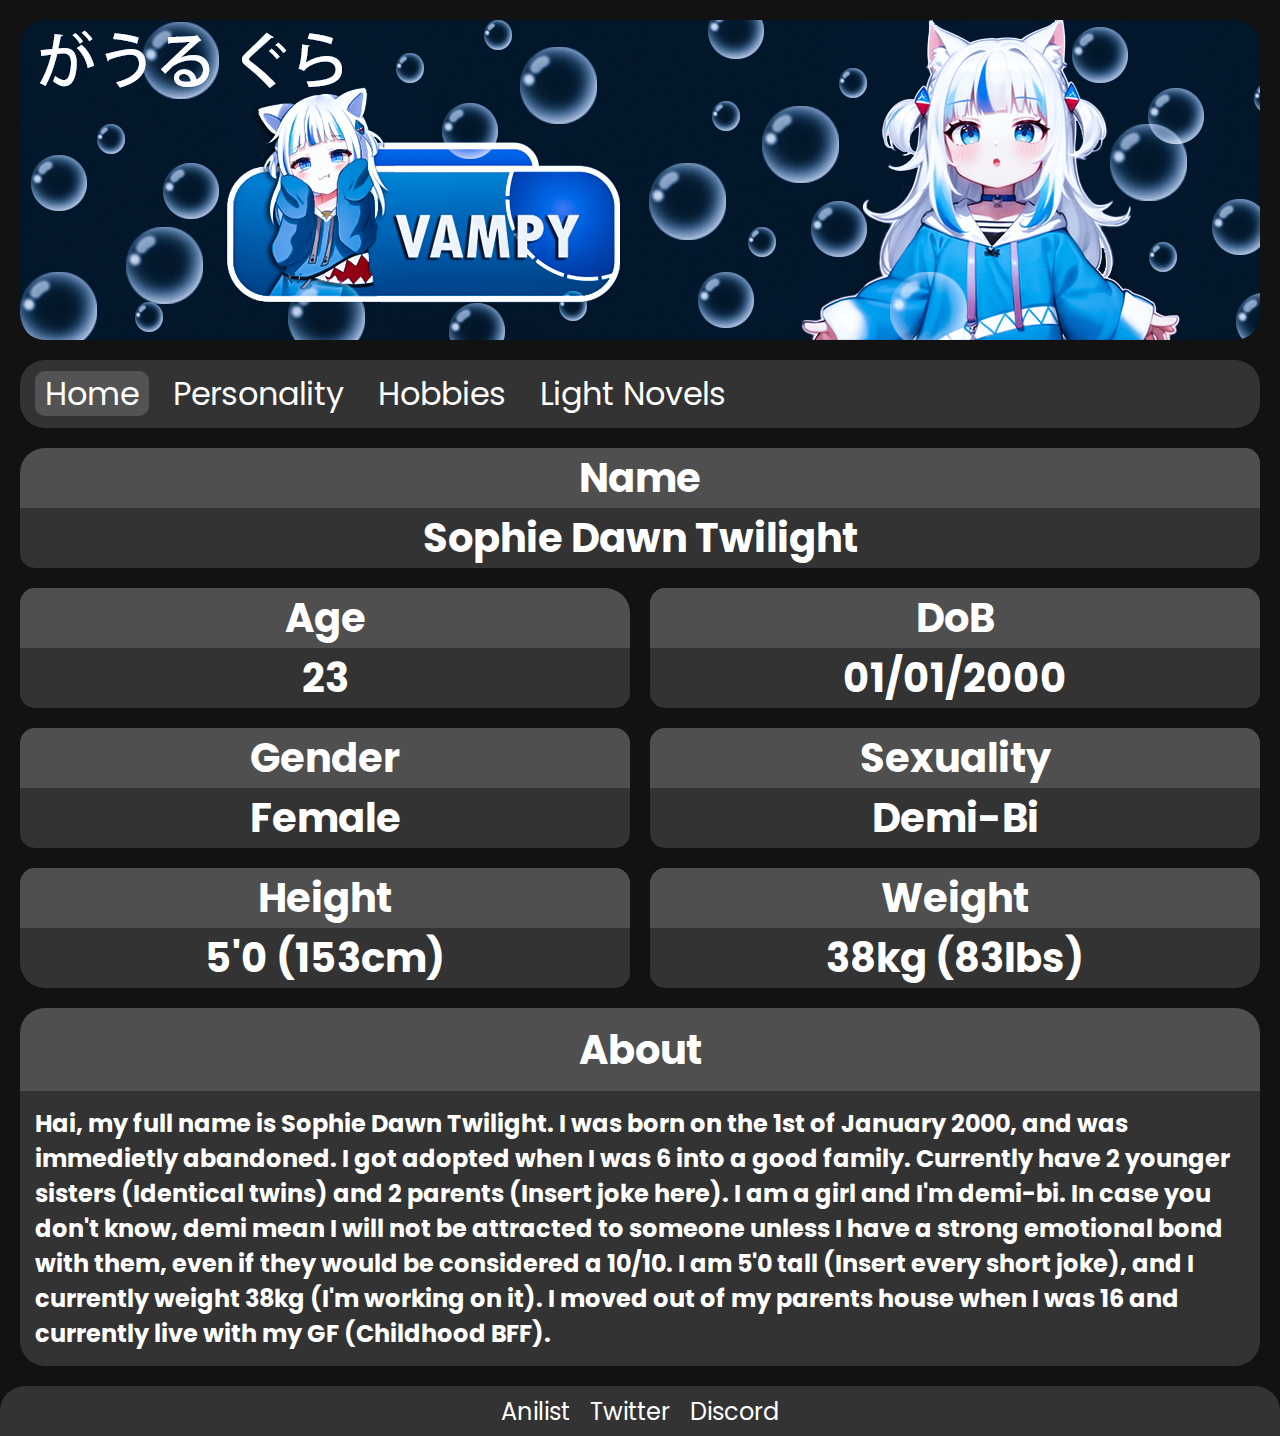
==== index.html @ bec00d23 "Initial Commit" ====
<!DOCTYPE html>
<html lang="en">

<head>
    <meta charset="UTF-8">
    <meta name="viewport" content="width=device-width, initial-scale=1, maximum-scale=1">
    <title>Home</title>
    <link rel="stylesheet" href="Assets/CSS/home.css">
    <link rel="preconnect" href="https://fonts.googleapis.com">
    <link rel="preconnect" href="https://fonts.gstatic.com" crossorigin>
    <link
        href="https://fonts.googleapis.com/css2?family=Poppins:ital,wght@0,100;0,200;0,300;0,400;0,500;0,600;0,700;0,800;0,900;1,100;1,200;1,300;1,400;1,500;1,600;1,700;1,800;1,900&display=swap"
        rel="stylesheet">
    <link rel="apple-touch-icon" sizes="180x180" href="Assets/Images/apple-touch-icon.png">
    <link rel="icon" type="image/png" sizes="32x32" href="Assets/Images/favicon-32x32.png">
    <link rel="icon" type="image/png" sizes="16x16" href="Assets/Images/favicon-16x16.png">
    <link rel="manifest" href="Assets/Images/site.webmanifest">
</head>

<body>
    <header>
        <div class="banner"></div>
        <nav>
            <a class="active">Home</a>
            <a href="./personality.html">Personality</a>
            <a href="./hobbies.html">Hobbies</a>
            <a href="./lightnovels.html">Light Novels</a>
        </nav>
    </header>
    <main id="home">
        <section class="stats">
            <div class="stat">
                <div class="name">
                    <h2>Name</h2>
                </div>
                <div class="value">
                    <h2>Sophie Dawn Twilight</h2>
                </div>
            </div>
            <div class="stat">
                <div class="name">
                    <h2>Age</h2>
                </div>
                <div class="value">
                    <h2>23</h2>
                </div>
            </div>
            <div class="stat">
                <div class="name">
                    <h2>DoB</h2>
                </div>
                <div class="value">
                    <h2>01/01/2000</h2>
                </div>
            </div>
            <div class="stat">
                <div class="name">
                    <h2>Gender</h2>
                </div>
                <div class="value">
                    <h2>Female</h2>
                </div>
            </div>
            <div class="stat">
                <div class="name">
                    <h2>Sexuality</h2>
                </div>
                <div class="value">
                    <h2>Demi-Bi</h2>
                </div>
            </div>
            <div class="stat">
                <div class="name">
                    <h2>Height</h2>
                </div>
                <div class="value">
                    <h2>5'0 (153cm)</h2>
                </div>
            </div>
            <div class="stat">
                <div class="name">
                    <h2>Weight</h2>
                </div>
                <div class="value">
                    <h2>38kg (83lbs)</h2>
                </div>
            </div>
        </section>
        <section class="about">
            <div class="name">
                <h2>About</h2>
            </div>
            <div class="value">
                <p>Hai, my full name is Sophie Dawn Twilight. I was born on the 1st of January 2000, and was immedietly
                    abandoned. I got adopted when I was 6 into a good family. Currently have 2 younger sisters
                    (Identical twins) and 2 parents (Insert joke here). I am a girl and I'm demi-bi. In case you don't
                    know, demi mean I will not be attracted to someone unless I have a strong emotional
                    bond with them, even if they would be considered a 10/10. I am 5'0 tall (Insert every short joke),
                    and I currently weight 38kg (I'm working on it). I moved out of my parents house when I was 16 and
                    currently live with my GF (Childhood BFF).</p>
            </div>
        </section>
    </main>
    <footer>
        <div class="contacts">
            <a class="contact" href="https://anilist.co/user/KawaiiVampy/" target="_blank">Anilist</a>
            <a class="contact" href="https://twitter.com/VampyDawn" target="_blank">Twitter</a>
            <a class="contact" href="https://discordapp.com/users/591105550440464404" target="_blank">Discord</a>
        </div>
    </footer>
    <script src="https://cdnjs.cloudflare.com/ajax/libs/jquery/3.6.1/jquery.min.js"
        integrity="sha512-aVKKRRi/Q/YV+4mjoKBsE4x3H+BkegoM/em46NNlCqNTmUYADjBbeNefNxYV7giUp0VxICtqdrbqU7iVaeZNXA=="
        crossorigin="anonymous" referrerpolicy="no-referrer"></script>
    <script src="Assets/JS/main.js"></script>
</body>

</html>
---- Assets/CSS/home.css ----
html {
  margin: 0;
}

body {
  margin: 0;
  background: #121212;
  min-height: 100vh;
  display: flex;
  flex-flow: column;
  align-items: center;
  font-family: "Poppins", sans-serif;
  overflow-x: hidden;
}

main {
  margin: 0;
  padding: 0;
}

div {
  margin: 0;
  padding: 0;
}

.container {
  margin-left: auto;
  margin-right: auto;
  padding-left: 15px;
  padding-right: 15px;
}

a {
  text-decoration: none;
  color: #ffffff;
}

h1,
h2,
h3,
h4,
h5,
h6,
p {
  margin: 0;
  padding: 0;
  text-decoration: none;
  color: #ffffff;
}

ul {
  list-style: none;
  padding: 0;
  margin: 0;
}

header {
  max-width: 1400px;
  margin-top: 30px;
  flex: 0 1 auto;
}
header .banner {
  background: url("../../Assets/Images/Gura Banner.png");
  background-repeat: no-repeat;
  background-size: cover;
  overflow: hidden;
  display: flex;
  justify-content: center;
  border-radius: 25px;
  min-width: 100%;
  height: 320px;
}
header nav {
  background: rgba(255, 255, 255, 0.1411764706);
  margin-top: 20px;
  padding: 10px;
  border-radius: 25px;
}
header nav a {
  font-size: 2rem;
  padding: 0px 10px;
  border-radius: 10px;
  margin: 0px 5px;
}
header nav a.active {
  background: rgba(255, 255, 255, 0.1607843137);
  cursor: default;
}

main {
  flex: 1 1 auto;
  margin: 20px 0px;
}

#under-development {
  display: flex;
  justify-content: center;
  align-items: center;
}
#under-development h1 {
  font-size: 3rem;
  text-align: center;
}

body #home {
  display: grid;
  grid-template-columns: 1fr;
  gap: 20px;
  max-width: 1400px;
  width: 100%;
  height: 100%;
}
body #home section {
  height: 100%;
  border-radius: 25px;
}
body #home section.stats {
  display: grid;
  grid-template-columns: 1fr 1fr;
  gap: 20px;
}
body #home section.stats .stat {
  background: rgba(255, 255, 255, 0.1411764706);
  border-radius: 15px;
  display: flex;
  flex-direction: column;
  overflow: hidden;
}
body #home section.stats .stat:nth-child(1) {
  border-radius: 25px 15px 15px 15px;
  grid-column: 1/3;
}
body #home section.stats .stat:nth-child(2) {
  border-radius: 15px 25px 15px 15px;
}
body #home section.stats .stat:nth-last-child(1) {
  border-radius: 15px 15px 25px 15px;
}
body #home section.stats .stat:nth-last-child(2) {
  border-radius: 15px 15px 15px 25px;
}
body #home section.stats .stat .name {
  display: flex;
  justify-content: center;
  align-items: center;
  background: rgba(255, 255, 255, 0.1411764706);
  max-height: 50%;
}
body #home section.stats .stat .name h2 {
  font-size: 2.5rem;
}
body #home section.stats .stat .value {
  width: 100%;
  height: auto;
  min-height: 50%;
  display: flex;
  flex: 1 1 auto;
  justify-content: center;
  align-items: center;
}
body #home section.stats .stat .value h2 {
  font-size: 2.5rem;
  text-align: center;
}
body #home section.about {
  background: rgba(255, 255, 255, 0.1411764706);
  overflow: hidden;
}
body #home section.about .name {
  background: rgba(255, 255, 255, 0.1411764706);
  height: 83px;
  display: flex;
  justify-content: center;
  align-items: center;
}
body #home section.about .name h2 {
  font-size: 2.5rem;
}
body #home section.about .value {
  padding: 15px;
}
body #home section.about .value p {
  font-size: 1.5rem;
  font-weight: 700;
}

footer {
  border-radius: 25px 25px 0px 0px;
  max-width: 1400px;
  margin-top: auto;
  background: rgba(255, 255, 255, 0.1411764706);
  width: 100%;
  flex: 0 1 auto;
}
footer .contacts {
  display: flex;
  flex-direction: row;
  justify-content: center;
  align-items: center;
  height: 50px;
}
footer .contacts .contact {
  margin: 0px 10px;
  font-size: 1.5rem;
}

@media (min-width: 1400px) {
  header {
    width: 1400px;
  }
  body #home {
    grid-template-columns: 1.5fr 1fr;
  }
}
@media (max-width: 1400px) {
  header {
    width: calc(100% - 40px);
    margin: 20px 20px 0px 20px;
  }
  header .banner {
    width: 100%;
  }
  body #home,
body #personality {
    width: calc(100% - 40px);
  }
  body #personality .personality-container .personality:nth-child(1) {
    grid-column: 1/7;
    grid-row: 1/3;
  }
  body #personality .personality-container .personality:nth-child(2) {
    grid-column: 1/4;
    grid-row: 3/5;
  }
  body #personality .personality-container .personality:nth-child(3) {
    grid-column: 4/7;
    grid-row: 3/5;
  }
  body #personality .personality-container .personality:nth-child(4) {
    grid-column: 1/4;
    grid-row: 5/7;
  }
  body #personality .personality-container .personality:nth-child(5) {
    grid-column: 4/7;
    grid-row: 5/7;
  }
  body #personality .personality-container .personality .desc .index {
    height: 75px;
    flex-direction: column;
  }
  body #personality .personality-container .personality .desc .index .value {
    width: 100%;
  }
}
@media (max-width: 790px) {
  header .banner {
    background-position: center;
  }
  header nav {
    display: flex;
    flex-direction: column;
    justify-content: center;
    align-items: center;
  }
  body #personality .personality-container {
    grid-template-columns: 1fr;
  }
  body #personality .personality-container .personality:nth-child(1) {
    grid-column: 1/2;
    grid-row: 1/3;
  }
  body #personality .personality-container .personality:nth-child(2) {
    grid-column: 1/2;
    grid-row: 3/5;
  }
  body #personality .personality-container .personality:nth-child(3) {
    grid-column: 1/2;
    grid-row: 5/7;
  }
  body #personality .personality-container .personality:nth-child(4) {
    grid-column: 1/2;
    grid-row: 7/9;
  }
  body #personality .personality-container .personality:nth-child(5) {
    grid-column: 1/2;
    grid-row: 9/11;
  }
}
@media (max-width: 700px) {
  header .banner {
    display: none;
  }
  body #home section.stats {
    grid-template-columns: 1fr;
  }
  body #home section.stats .stat:nth-child(1) {
    border-radius: 25px 15px 15px 15px;
    grid-column: 1/2;
  }
}/*# sourceMappingURL=home.css.map */
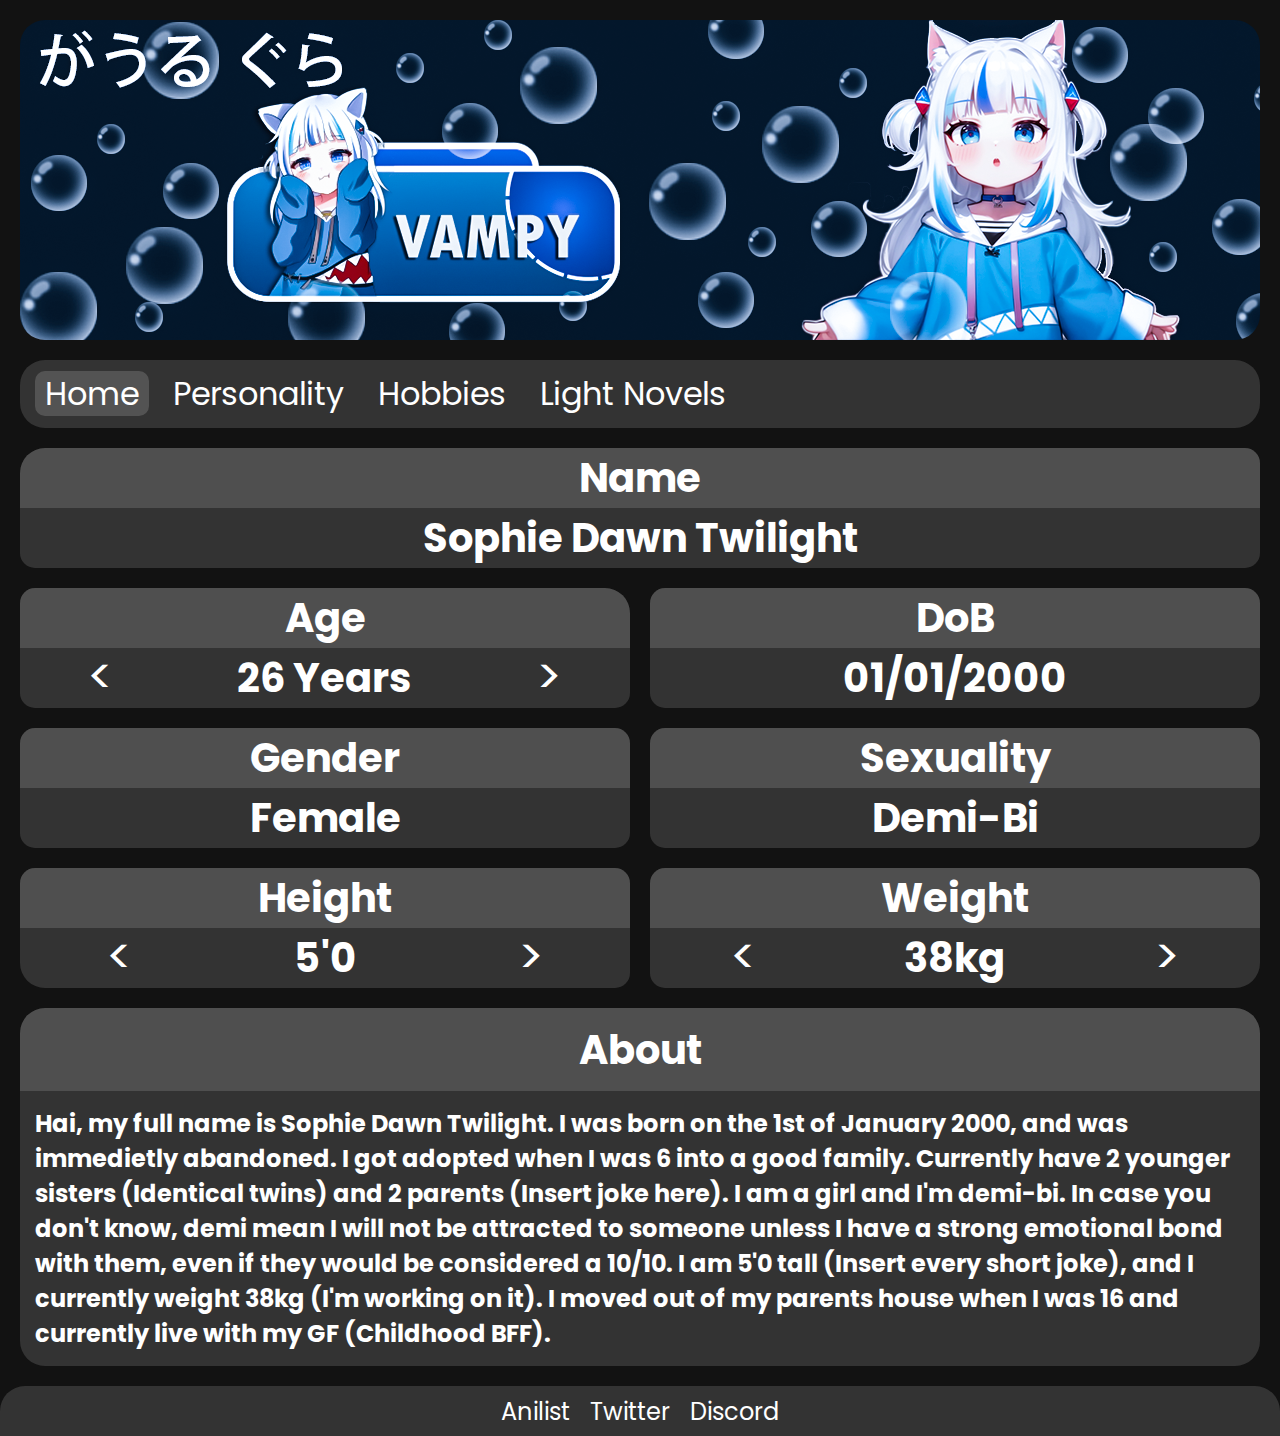
==== commit 71199585: "Minor Fixes. New Selection functionality on about me." ====
--- a/index.html
+++ b/index.html
@@ -42,7 +42,9 @@
                     <h2>Age</h2>
                 </div>
                 <div class="value">
-                    <h2>23</h2>
+                    <div class="change" id="ageB">&lt;</div>
+                    <h2 id="age">23</h2>
+                    <div class="change" id="ageF">&gt;</div>
                 </div>
             </div>
             <div class="stat">
@@ -74,7 +76,9 @@
                     <h2>Height</h2>
                 </div>
                 <div class="value">
-                    <h2>5'0 (153cm)</h2>
+                    <div class="change" id="heightB">&lt;</div>
+                    <h2 id="height">5'0</h2>
+                    <div class="change" id="heightF">&gt;</div>
                 </div>
             </div>
             <div class="stat">
@@ -82,7 +86,9 @@
                     <h2>Weight</h2>
                 </div>
                 <div class="value">
-                    <h2>38kg (83lbs)</h2>
+                    <div class="change" id="weightB">&lt;</div>
+                    <h2 id="weight">38kg (83lbs)</h2>
+                    <div class="change" id="weightF">&gt;</div>
                 </div>
             </div>
         </section>
--- a/Assets/CSS/home.css
+++ b/Assets/CSS/home.css
@@ -1,5 +1,20 @@
 html {
   margin: 0;
+  overflow-y: overlay;
+}
+html ::-webkit-scrollbar {
+  width: 20px;
+  background-color: #121212;
+}
+html ::-webkit-scrollbar:hover ::-webkit-scrollbar-thumb {
+  background-color: rgba(255, 255, 255, 0.1607843137);
+}
+html ::-webkit-scrollbar-track {
+  background-color: rgba(255, 255, 255, 0.1411764706);
+}
+html ::-webkit-scrollbar-thumb {
+  background-color: rgba(255, 255, 255, 0.1411764706);
+  border-radius: 10px;
 }
 
 body {
@@ -21,13 +36,6 @@
 div {
   margin: 0;
   padding: 0;
-}
-
-.container {
-  margin-left: auto;
-  margin-right: auto;
-  padding-left: 15px;
-  padding-right: 15px;
 }
 
 a {
@@ -155,12 +163,27 @@
   min-height: 50%;
   display: flex;
   flex: 1 1 auto;
-  justify-content: center;
+  justify-content: space-around;
   align-items: center;
 }
 body #home section.stats .stat .value h2 {
   font-size: 2.5rem;
   text-align: center;
+}
+body #home section.stats .stat .value .change {
+  font-size: 3rem;
+  width: 50px;
+  line-height: 1;
+  color: #ffffff;
+  height: 80%;
+  display: flex;
+  justify-content: center;
+  align-items: center;
+  cursor: pointer;
+  border-radius: 15px;
+}
+body #home section.stats .stat .value .change:hover {
+  background: rgba(255, 255, 255, 0.1411764706);
 }
 body #home section.about {
   background: rgba(255, 255, 255, 0.1411764706);
@@ -227,22 +250,27 @@
   body #personality .personality-container .personality:nth-child(1) {
     grid-column: 1/7;
     grid-row: 1/3;
+    border-radius: 10px 10px 0px 0px;
   }
   body #personality .personality-container .personality:nth-child(2) {
     grid-column: 1/4;
     grid-row: 3/5;
+    border-radius: 0px 0px 0px 0px;
   }
   body #personality .personality-container .personality:nth-child(3) {
     grid-column: 4/7;
     grid-row: 3/5;
+    border-radius: 0px 0px 0px 0px;
   }
   body #personality .personality-container .personality:nth-child(4) {
     grid-column: 1/4;
     grid-row: 5/7;
+    border-radius: 0px 0px 0px 10px;
   }
   body #personality .personality-container .personality:nth-child(5) {
     grid-column: 4/7;
     grid-row: 5/7;
+    border-radius: 0px 0px 10px 0px;
   }
   body #personality .personality-container .personality .desc .index {
     height: 75px;
@@ -268,22 +296,27 @@
   body #personality .personality-container .personality:nth-child(1) {
     grid-column: 1/2;
     grid-row: 1/3;
+    border-radius: 10px 10px 0px 0px;
   }
   body #personality .personality-container .personality:nth-child(2) {
     grid-column: 1/2;
     grid-row: 3/5;
+    border-radius: 0px 0px 0px 0px;
   }
   body #personality .personality-container .personality:nth-child(3) {
     grid-column: 1/2;
     grid-row: 5/7;
+    border-radius: 0px 0px 0px 0px;
   }
   body #personality .personality-container .personality:nth-child(4) {
     grid-column: 1/2;
     grid-row: 7/9;
+    border-radius: 0px 0px 0px 0px;
   }
   body #personality .personality-container .personality:nth-child(5) {
     grid-column: 1/2;
     grid-row: 9/11;
+    border-radius: 0px 0px 10px 10px;
   }
 }
 @media (max-width: 700px) {
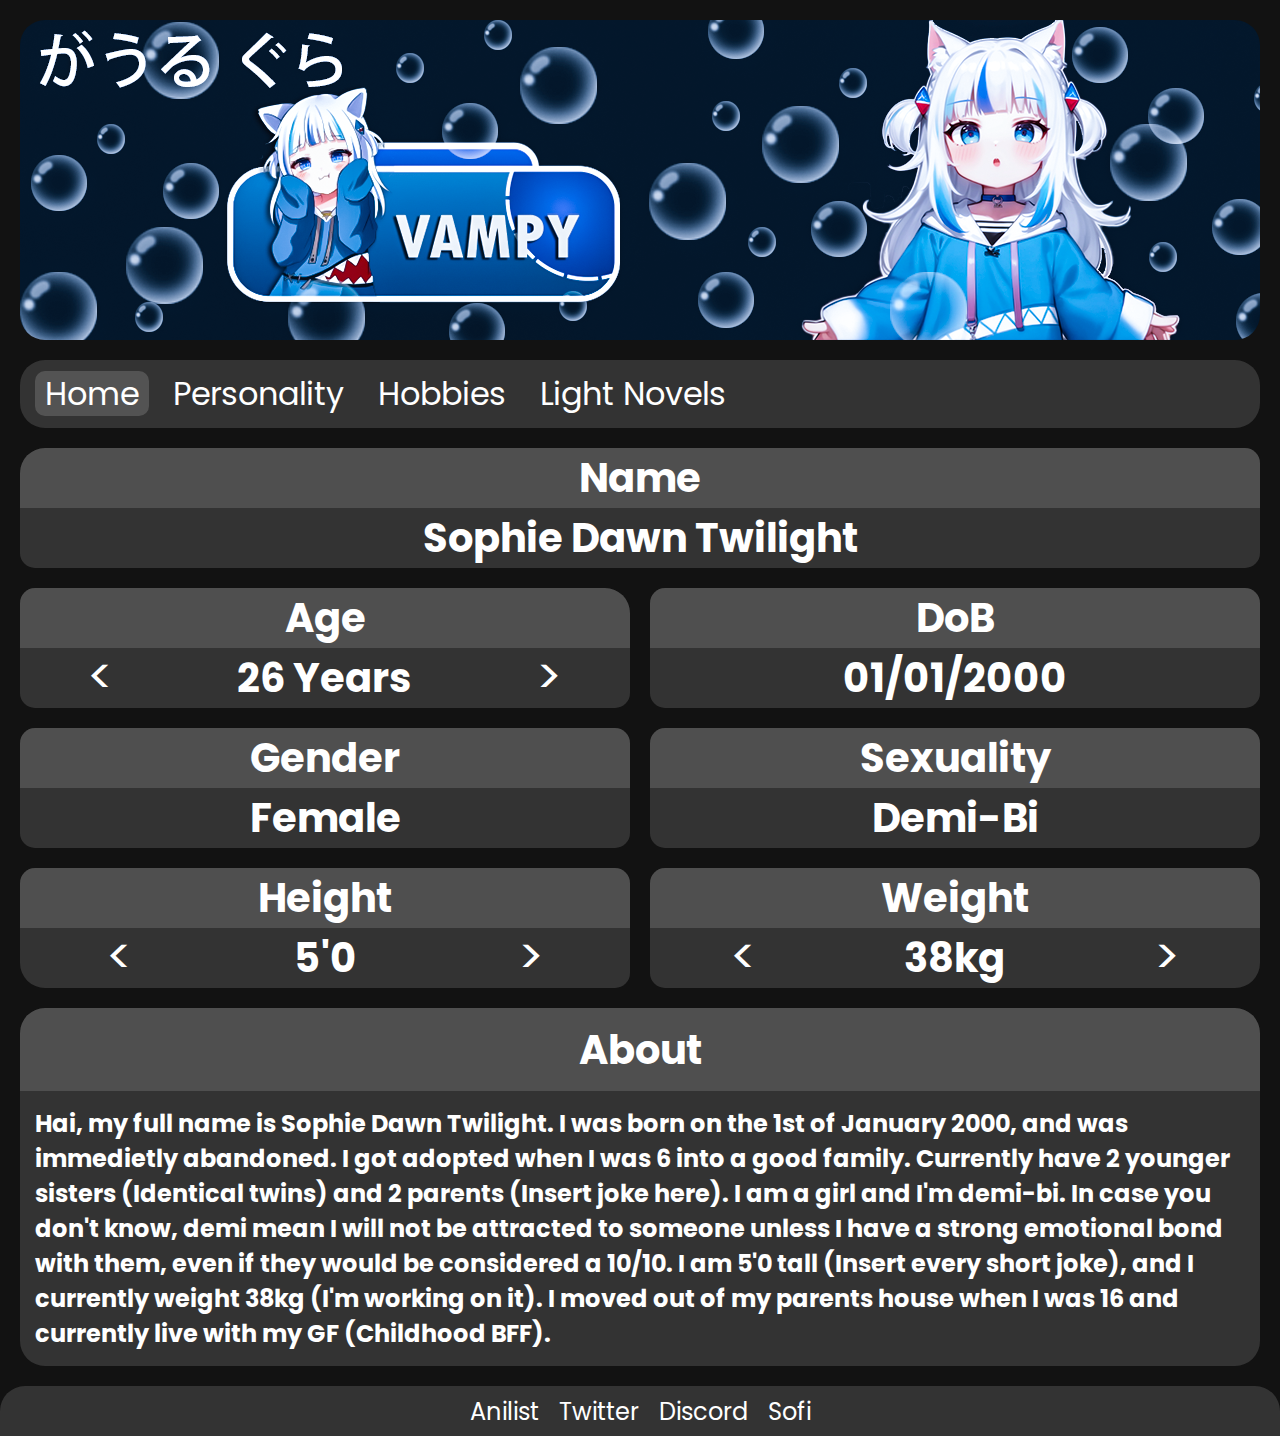
==== commit 4f48f540: "Added Sofi to contacts" ====
--- a/index.html
+++ b/index.html
@@ -112,6 +112,7 @@
             <a class="contact" href="https://anilist.co/user/KawaiiVampy/" target="_blank">Anilist</a>
             <a class="contact" href="https://twitter.com/VampyDawn" target="_blank">Twitter</a>
             <a class="contact" href="https://discordapp.com/users/591105550440464404" target="_blank">Discord</a>
+            <a class="contact" href="https://sofi.gg/profile/591105550440464404" target="_blank">Sofi</a>
         </div>
     </footer>
     <script src="https://cdnjs.cloudflare.com/ajax/libs/jquery/3.6.1/jquery.min.js"
--- a/Assets/CSS/home.css
+++ b/Assets/CSS/home.css
@@ -96,7 +96,6 @@
 }
 
 main {
-  flex: 1 1 auto;
   margin: 20px 0px;
 }
 
@@ -111,6 +110,7 @@
 }
 
 body #home {
+  flex: 1 1 auto;
   display: grid;
   grid-template-columns: 1fr;
   gap: 20px;
@@ -244,7 +244,9 @@
     width: 100%;
   }
   body #home,
-body #personality {
+  body #personality,
+  body #hobbies,
+  body #lightnovels {
     width: calc(100% - 40px);
   }
   body #personality .personality-container .personality:nth-child(1) {
@@ -278,6 +280,69 @@
   }
   body #personality .personality-container .personality .desc .index .value {
     width: 100%;
+  }
+  body #hobbies {
+    grid-template-columns: 1fr 1fr;
+  }
+  body #lightnovels {
+    flex-direction: row;
+    flex-wrap: wrap;
+  }
+  body #lightnovels .index {
+    display: none;
+  }
+  body #lightnovels .novel {
+    max-width: calc(50% - 20px);
+    min-width: 450px;
+    min-height: 400px;
+    grid-template-columns: 2fr 2fr;
+    grid-template-rows: 2fr 1fr 1fr;
+  }
+  body #lightnovels .novel .image_container {
+    grid-column: 1/2;
+    grid-row: 1/4;
+    height: 100%;
+    width: 100%;
+  }
+  body #lightnovels .novel .image_container .image {
+    display: none;
+  }
+  body #lightnovels .novel .image_container .image_large {
+    background-size: cover;
+    display: block;
+    position: relative;
+    left: 0;
+    height: calc(100% - 30px);
+    width: calc(100% - 30px);
+    border-radius: 10px;
+  }
+  body #lightnovels .novel .title {
+    grid-column: 2/3;
+    grid-row: 1/2;
+    padding: 10px;
+  }
+  body #lightnovels .novel .status {
+    grid-column: 2/3;
+    grid-row: 2/3;
+  }
+  body #lightnovels .novel .progress {
+    grid-column: 2/3;
+    grid-row: 3/4;
+  }
+}
+@media (max-width: 992px) {
+  header nav a:last-child {
+    display: none;
+  }
+  body #lightnovels {
+    display: none;
+    flex-direction: column;
+    flex-wrap: wrap;
+    justify-content: center;
+    align-items: center;
+  }
+  body #lightnovels .novel {
+    max-width: 100%;
   }
 }
 @media (max-width: 790px) {
@@ -318,10 +383,58 @@
     grid-row: 9/11;
     border-radius: 0px 0px 10px 10px;
   }
+  body #hobbies {
+    grid-template-columns: 1fr;
+  }
+  body #lightnovels {
+    flex-direction: column;
+    flex-wrap: wrap;
+    justify-content: center;
+    align-items: center;
+  }
+  body #lightnovels .novel {
+    max-width: 100%;
+    min-height: 400px;
+    grid-template-columns: 2fr 2fr;
+    grid-template-rows: 5fr 1fr 1fr;
+  }
+  body #lightnovels .novel .image_container {
+    grid-column: 1/3;
+    grid-row: 1/2;
+    height: 100%;
+    width: 100%;
+  }
+  body #lightnovels .novel .image_container .image {
+    display: none;
+  }
+  body #lightnovels .novel .image_container .image_large {
+    background-size: cover;
+    display: block;
+    position: relative;
+    left: 0;
+    height: calc(100% - 30px);
+    width: 50%;
+    border-radius: 10px;
+  }
+  body #lightnovels .novel .title {
+    grid-column: 1/3;
+    grid-row: 2/3;
+    padding: 10px;
+  }
+  body #lightnovels .novel .status {
+    grid-column: 1/2;
+    grid-row: 3/4;
+  }
+  body #lightnovels .novel .progress {
+    grid-column: 2/3;
+    grid-row: 3/4;
+  }
 }
 @media (max-width: 700px) {
   header .banner {
-    display: none;
+    background: url("../../Assets/Images/Gura Banner Mobile.png");
+    background-size: cover;
+    background-position: center;
   }
   body #home section.stats {
     grid-template-columns: 1fr;
@@ -330,4 +443,41 @@
     border-radius: 25px 15px 15px 15px;
     grid-column: 1/2;
   }
+  body #lightnovels {
+    flex-direction: column;
+    flex-wrap: wrap;
+    justify-content: center;
+    align-items: center;
+  }
+  body #lightnovels .novel {
+    max-width: 100%;
+    min-width: 0px;
+    min-height: 300px;
+    max-height: -moz-fit-content;
+    max-height: fit-content;
+    grid-template-columns: 1fr;
+    grid-template-rows: auto;
+  }
+  body #lightnovels .novel .image_container {
+    grid-column: auto;
+    grid-row: auto;
+    gap: 20px;
+    height: 100%;
+    width: 100%;
+  }
+  body #lightnovels .novel .image_container .image_large {
+    display: none;
+  }
+  body #lightnovels .novel .title {
+    grid-column: auto;
+    grid-row: auto;
+  }
+  body #lightnovels .novel .status {
+    grid-column: auto;
+    grid-row: auto;
+  }
+  body #lightnovels .novel .progress {
+    grid-column: auto;
+    grid-row: auto;
+  }
 }/*# sourceMappingURL=home.css.map */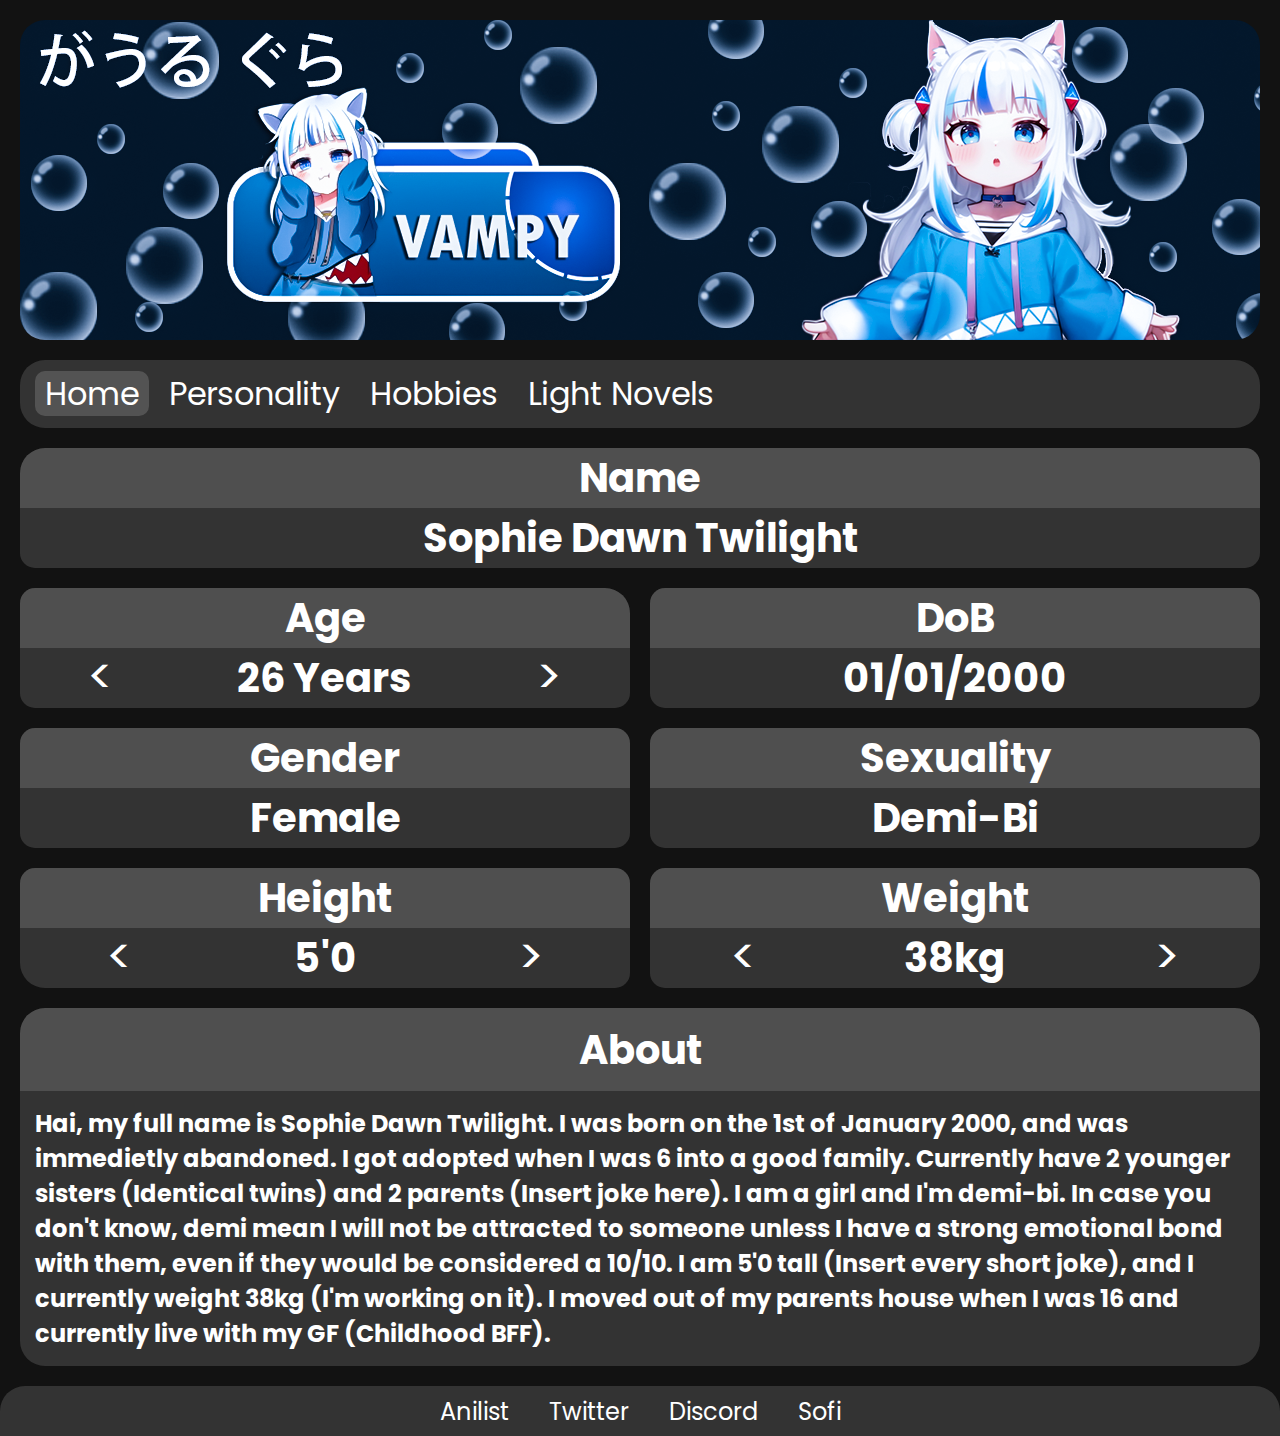
==== commit 3a9aff4d: "Moved nav into JS Removed user select on some elements Added hover on some elements" ====
--- a/index.html
+++ b/index.html
@@ -20,12 +20,7 @@
 <body>
     <header>
         <div class="banner"></div>
-        <nav>
-            <a class="active">Home</a>
-            <a href="./personality.html">Personality</a>
-            <a href="./hobbies.html">Hobbies</a>
-            <a href="./lightnovels.html">Light Novels</a>
-        </nav>
+        <nav id="nav"></nav>
     </header>
     <main id="home">
         <section class="stats">
@@ -108,12 +103,7 @@
         </section>
     </main>
     <footer>
-        <div class="contacts">
-            <a class="contact" href="https://anilist.co/user/KawaiiVampy/" target="_blank">Anilist</a>
-            <a class="contact" href="https://twitter.com/VampyDawn" target="_blank">Twitter</a>
-            <a class="contact" href="https://discordapp.com/users/591105550440464404" target="_blank">Discord</a>
-            <a class="contact" href="https://sofi.gg/profile/591105550440464404" target="_blank">Sofi</a>
-        </div>
+        <div class="contacts" id="contact"></div>
     </footer>
     <script src="https://cdnjs.cloudflare.com/ajax/libs/jquery/3.6.1/jquery.min.js"
         integrity="sha512-aVKKRRi/Q/YV+4mjoKBsE4x3H+BkegoM/em46NNlCqNTmUYADjBbeNefNxYV7giUp0VxICtqdrbqU7iVaeZNXA=="
--- a/Assets/CSS/home.css
+++ b/Assets/CSS/home.css
@@ -89,10 +89,19 @@
   padding: 0px 10px;
   border-radius: 10px;
   margin: 0px 5px;
+  -webkit-user-select: none;
+     -moz-user-select: none;
+          user-select: none;
 }
 header nav a.active {
   background: rgba(255, 255, 255, 0.1607843137);
   cursor: default;
+}
+header nav a:hover {
+  outline: 5px solid rgba(255, 255, 255, 0.1607843137);
+}
+header nav a:hover.active {
+  outline: none;
 }
 
 main {
@@ -181,6 +190,9 @@
   align-items: center;
   cursor: pointer;
   border-radius: 15px;
+  -webkit-user-select: none;
+     -moz-user-select: none;
+          user-select: none;
 }
 body #home section.stats .stat .value .change:hover {
   background: rgba(255, 255, 255, 0.1411764706);
@@ -224,7 +236,16 @@
 }
 footer .contacts .contact {
   margin: 0px 10px;
+  padding: 0px 10px;
   font-size: 1.5rem;
+  -webkit-user-select: none;
+     -moz-user-select: none;
+          user-select: none;
+  border-radius: 15px;
+}
+footer .contacts .contact:hover {
+  background: rgba(255, 255, 255, 0.1607843137);
+  transition: all 0.25s cubic-bezier(0.645, 0.045, 0.355, 1);
 }
 
 @media (min-width: 1400px) {
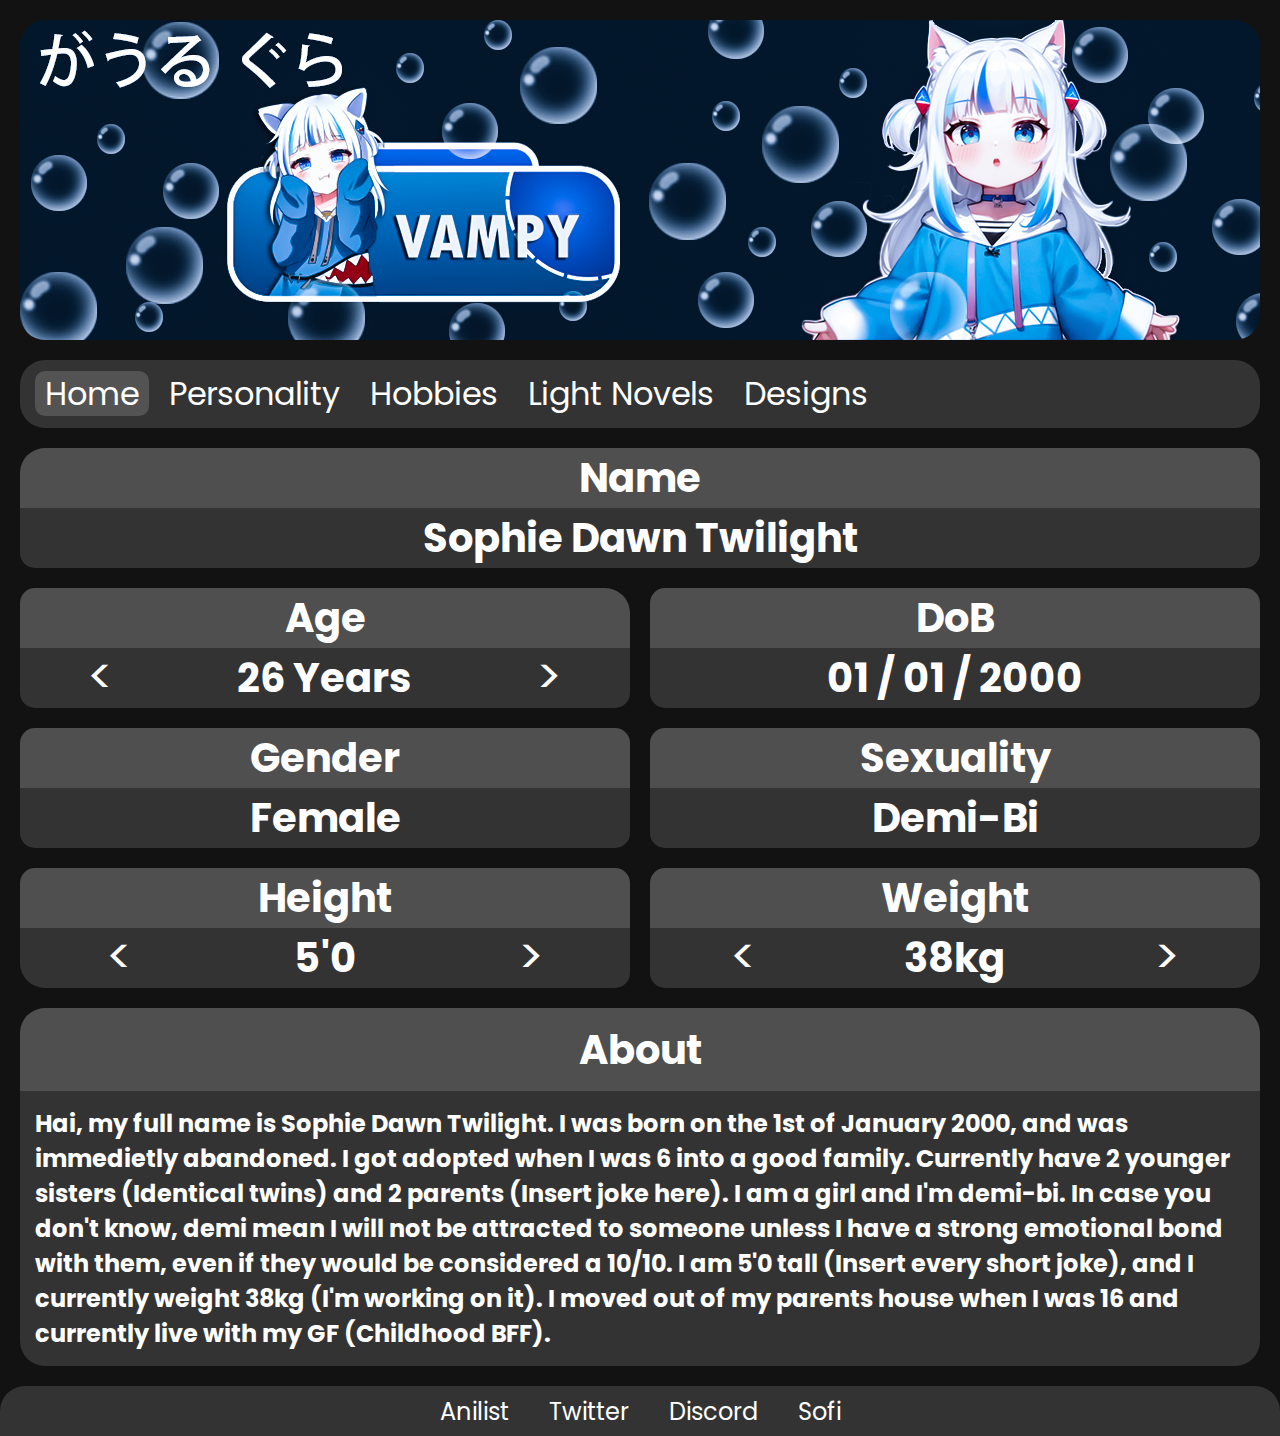
==== commit a962c9ea: "Added editible DoB for fun" ====
--- a/index.html
+++ b/index.html
@@ -47,7 +47,13 @@
                     <h2>DoB</h2>
                 </div>
                 <div class="value">
-                    <h2>01/01/2000</h2>
+                    <h2 id="bday">
+                        <span id="day" onfocusout="updateDoB(this)" contenteditable="true">01</span>
+                        /
+                        <span id="month" onfocusout="updateDoB(this)" contenteditable="true">01</span>
+                        /
+                        <span id="year" onfocusout="updateDoB(this)" contenteditable="true">2000</span>
+                    </h2>
                 </div>
             </div>
             <div class="stat">
--- a/Assets/CSS/home.css
+++ b/Assets/CSS/home.css
@@ -305,30 +305,30 @@
   body #hobbies {
     grid-template-columns: 1fr 1fr;
   }
-  body #lightnovels {
+  body #lightnovels .index {
+    display: none;
+  }
+  body #lightnovels #lnlist {
     flex-direction: row;
     flex-wrap: wrap;
   }
-  body #lightnovels .index {
-    display: none;
-  }
-  body #lightnovels .novel {
+  body #lightnovels #lnlist .novel {
     max-width: calc(50% - 20px);
     min-width: 450px;
     min-height: 400px;
     grid-template-columns: 2fr 2fr;
     grid-template-rows: 2fr 1fr 1fr;
   }
-  body #lightnovels .novel .image_container {
+  body #lightnovels #lnlist .novel .image_container {
     grid-column: 1/2;
     grid-row: 1/4;
     height: 100%;
     width: 100%;
   }
-  body #lightnovels .novel .image_container .image {
+  body #lightnovels #lnlist .novel .image_container .image {
     display: none;
   }
-  body #lightnovels .novel .image_container .image_large {
+  body #lightnovels #lnlist .novel .image_container .image_large {
     background-size: cover;
     display: block;
     position: relative;
@@ -337,22 +337,22 @@
     width: calc(100% - 30px);
     border-radius: 10px;
   }
-  body #lightnovels .novel .title {
+  body #lightnovels #lnlist .novel .title {
     grid-column: 2/3;
     grid-row: 1/2;
     padding: 10px;
   }
-  body #lightnovels .novel .status {
+  body #lightnovels #lnlist .novel .status {
     grid-column: 2/3;
     grid-row: 2/3;
   }
-  body #lightnovels .novel .progress {
+  body #lightnovels #lnlist .novel .progress {
     grid-column: 2/3;
     grid-row: 3/4;
   }
 }
 @media (max-width: 992px) {
-  header nav a:last-child {
+  header nav a:nth-child(4) {
     display: none;
   }
   body #lightnovels {
@@ -373,6 +373,7 @@
   header nav {
     display: flex;
     flex-direction: column;
+    gap: 10px;
     justify-content: center;
     align-items: center;
   }
@@ -450,6 +451,12 @@
     grid-column: 2/3;
     grid-row: 3/4;
   }
+  footer .contacts {
+    height: 100%;
+    padding: 10px;
+    flex-direction: column;
+    gap: 10px;
+  }
 }
 @media (max-width: 700px) {
   header .banner {
